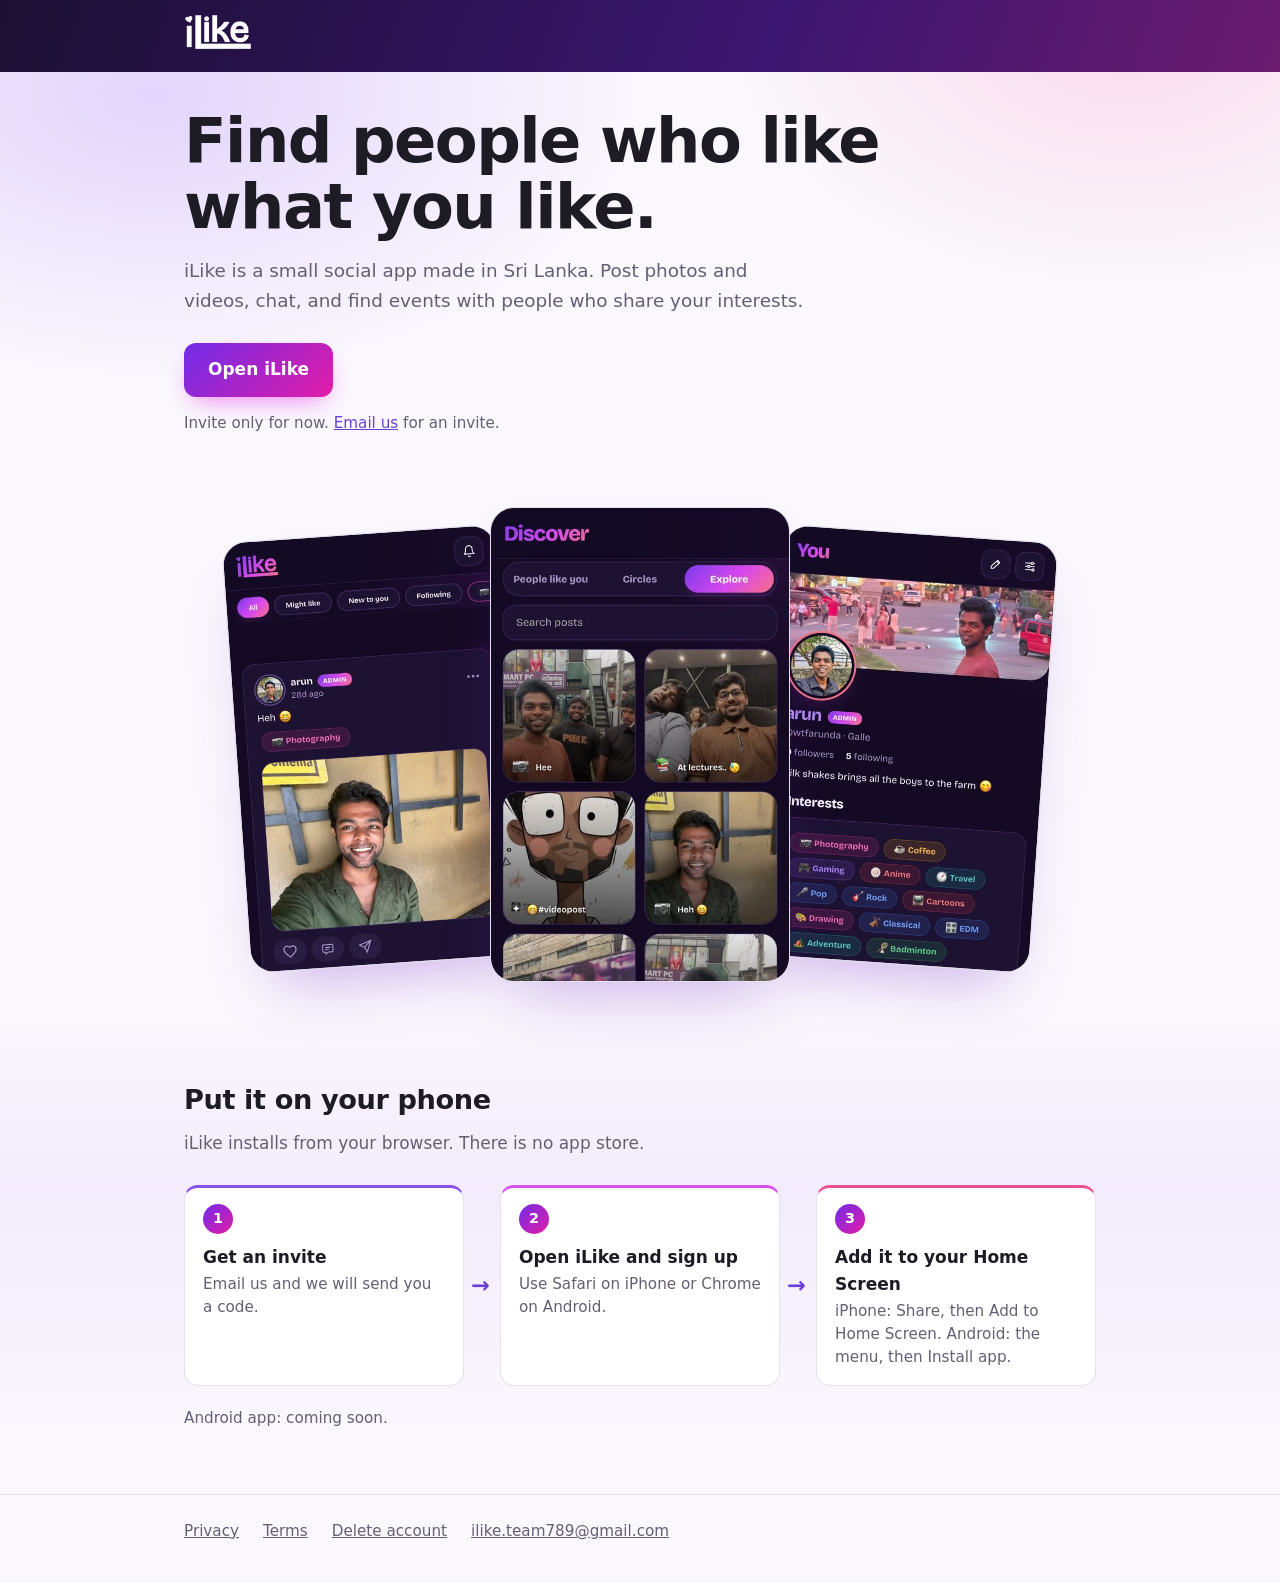
==== index.html @ e0c11444 "Add files via upload" ====
<!DOCTYPE html>
<html lang="en">
<head>
<meta charset="UTF-8">
<meta name="viewport" content="width=device-width, initial-scale=1">
<title>iLike: find people who like what you like</title>
<meta name="description" content="iLike is an invite-only social app for sharing posts, chatting and finding events.">
<link rel="icon" href="assets/favicon.svg" type="image/svg+xml">
<link rel="icon" href="assets/favicon-32.png" sizes="32x32" type="image/png">
<link rel="apple-touch-icon" href="assets/apple-touch-icon.png">
<link rel="stylesheet" href="style.css">
</head>
<body>
<header><div class="wrap"><a class="brand" href="./" aria-label="iLike home"><img class="logo" src="[data-uri]" width="68" height="36" alt="iLike"></a></div></header>
<main>
<div class="hero"><div class="wrap">
<h1>Find people who like what you like.</h1>
<p class="lead">iLike is a small social app made in Sri Lanka. Post photos and videos, chat, and find events with people who share your interests.</p>
<a class="btn" href="https://ilike.ilike-team789.workers.dev/" target="_blank" rel="noopener">Open iLike</a>
<p class="note">Invite only for now. <a href="mailto:ilike.team789@gmail.com?subject=iLike%20invite">Email us</a> for an invite.</p>
</div></div>
<div class="wrap shots">
<img src="assets/home.jpg" width="480" height="760" alt="iLike home feed with a photo post">
<img src="assets/discover.jpg" width="480" height="760" alt="iLike Discover screen with a grid of posts">
<img src="assets/you.jpg" width="480" height="760" alt="An iLike profile with interests">
</div>
<section><div class="wrap">
<h2>Put it on your phone</h2>
<p>iLike installs from your browser. There is no app store.</p>
<ol class="flow">
<li><b>Get an invite</b><span>Email us and we will send you a code.</span></li>
<li><b>Open iLike and sign up</b><span>Use Safari on iPhone or Chrome on Android.</span></li>
<li><b>Add it to your Home Screen</b><span>iPhone: Share, then Add to Home Screen. Android: the menu, then Install app.</span></li>
</ol>
<p class="note" id="apk">Android app: coming soon.</p>
</div></section>
</main>
<script>
fetch("downloads/ilike.apk",{method:"HEAD"}).then(function(r){
  if(!r.ok)return;
  document.getElementById("apk").innerHTML='<a class="btn" href="downloads/ilike.apk" download>Download for Android (APK)</a><br>Android may ask you to allow installs from your browser.';
}).catch(function(){});
</script>
<footer><div class="wrap">
<a href="privacy.html">Privacy</a><a href="terms.html">Terms</a><a href="delete-account.html">Delete account</a><a href="mailto:ilike.team789@gmail.com">ilike.team789@gmail.com</a>
</div></footer>
</body>
</html>
---- style.css ----
:root{color-scheme:light dark;--bg:#faf8fd;--card:#fff;--text:#1d1b24;--mute:#645f72;--line:#e5e0ee;--accent:#6a3fd6;--on:#fff;
--grad:linear-gradient(135deg,hsl(262 83% 58%),hsl(292 84% 61%) 55%,hsl(351 95% 71%));
--grad-btn:linear-gradient(135deg,hsl(262 80% 54%),hsl(318 78% 50%));
--g1:hsl(262 90% 62%/.20);--g2:hsl(335 95% 66%/.18);--shot:hsl(270 70% 45%/.35)}
@media(prefers-color-scheme:dark){:root{--bg:#120e19;--card:#1b1625;--text:#f1eef8;--mute:#a49fb4;--line:#2c2538;--accent:#b79cff;--on:#fff;
--g1:hsl(262 90% 60%/.30);--g2:hsl(335 90% 60%/.20);--shot:hsl(270 90% 55%/.40)}}
*{box-sizing:border-box}
body{margin:0;overflow-x:hidden;font:17px/1.6 system-ui,-apple-system,"Segoe UI",Roboto,sans-serif;background:var(--bg);color:var(--text)}
a{color:var(--accent)}
:focus-visible{outline:2px solid var(--accent);outline-offset:3px;border-radius:4px}
.wrap{max-width:960px;margin:0 auto;padding:0 24px}
header{padding:14px 0;background:linear-gradient(110deg,#1b1033,#3b1670 60%,#6a1b6e)}
.brand{display:inline-block}
.logo{display:block;height:36px;width:auto}
.hero{position:relative;padding:36px 0 24px}
.hero::before{content:"";position:absolute;z-index:-1;left:0;right:0;top:-100px;height:680px;
 background:radial-gradient(55% 60% at 12% 18%,var(--g1),transparent 70%),radial-gradient(45% 55% at 88% 8%,var(--g2),transparent 70%)}
h1{font-size:clamp(2.3rem,6.4vw,3.9rem);line-height:1.06;letter-spacing:-.025em;font-weight:800;margin:0 0 16px;max-width:12em}
.lead{font-size:1.15rem;color:var(--mute);max-width:34em;margin:0 0 28px}
.btn{display:inline-block;background:var(--grad-btn);color:#fff;padding:13px 24px;border-radius:12px;font-weight:700;text-decoration:none;box-shadow:0 10px 26px -10px hsl(300 80% 50%/.65);transition:transform .15s,box-shadow .15s}
.btn:hover{transform:translateY(-2px);box-shadow:0 14px 30px -10px hsl(300 80% 50%/.7)}
.note{margin:14px 0 0;color:var(--mute);font-size:.95rem}
.shots{display:flex;justify-content:center;align-items:flex-start;padding:48px 24px 8px}
.shots img{display:block;width:30%;max-width:280px;height:auto;border-radius:24px;border:1px solid var(--line);background:var(--card);box-shadow:0 34px 60px -26px var(--shot)}
.shots img:nth-child(1){transform:rotate(-4deg) translateY(26px);margin-right:-2%}
.shots img:nth-child(2){position:relative;z-index:1;width:33%;max-width:310px}
.shots img:nth-child(3){transform:rotate(4deg) translateY(26px);margin-left:-2%}
section{padding:64px 0 16px;margin-top:24px;background:linear-gradient(180deg,transparent,hsl(270 80% 60%/.07) 40%,transparent)}
h2{font-size:1.7rem;letter-spacing:-.015em;margin:0 0 8px}
section>.wrap>p{color:var(--mute);max-width:36em;margin:0}
.flow{list-style:none;counter-reset:s;display:grid;grid-template-columns:repeat(3,1fr);gap:36px;padding:0;margin:28px 0 20px}
.flow li{--h:262;counter-increment:s;position:relative;background:var(--card);border:1px solid var(--line);border-top:3px solid hsl(var(--h) 80% 62%);border-radius:14px;padding:16px 18px}
.flow li:nth-child(2){--h:292}.flow li:nth-child(3){--h:335}
.flow li::before{content:counter(s);display:grid;place-items:center;width:30px;height:30px;border-radius:50%;background:var(--grad-btn);color:#fff;font-weight:700;font-size:.9rem;margin-bottom:10px}
.flow li:not(:last-child)::after{content:"\2192";position:absolute;right:-27px;top:50%;transform:translateY(-50%);color:var(--accent);font-size:1.4rem;font-weight:700}
.flow b{display:block;margin-bottom:2px}
.flow span{color:var(--mute);font-size:.95rem;line-height:1.5;display:block}
footer{margin-top:48px;border-top:1px solid var(--line);padding:24px 0 40px;color:var(--mute);font-size:.95rem}
footer .wrap{display:flex;flex-wrap:wrap;gap:8px 24px}
footer a{color:inherit}
.page{padding:16px 0 8px}
.page h1{font-size:clamp(1.9rem,5vw,2.6rem);margin-bottom:6px}
.sub{color:var(--mute);margin:0 0 28px}
.prose{max-width:42rem}
.prose h2{font-size:1.15rem;margin:2em 0 .4em}
.prose p,.prose ul,.prose ol{margin:.6em 0}
.prose li{margin:.25em 0}
@media(max-width:640px){
 .shots{display:grid;justify-content:start;align-items:start;grid-auto-flow:column;grid-auto-columns:64%;gap:16px;overflow-x:auto;padding:32px 24px 64px}
 .shots img,.shots img:nth-child(n){width:100%;max-width:none;transform:none;margin:0;box-shadow:0 18px 30px -18px var(--shot)}
 .flow{grid-template-columns:1fr;gap:34px}
 .flow li:not(:last-child)::after{content:"\2193";right:auto;left:auto;top:auto;bottom:-33px;right:22px;transform:none}
}
@media(prefers-reduced-motion:reduce){.btn{transition:none}.btn:hover{transform:none}}
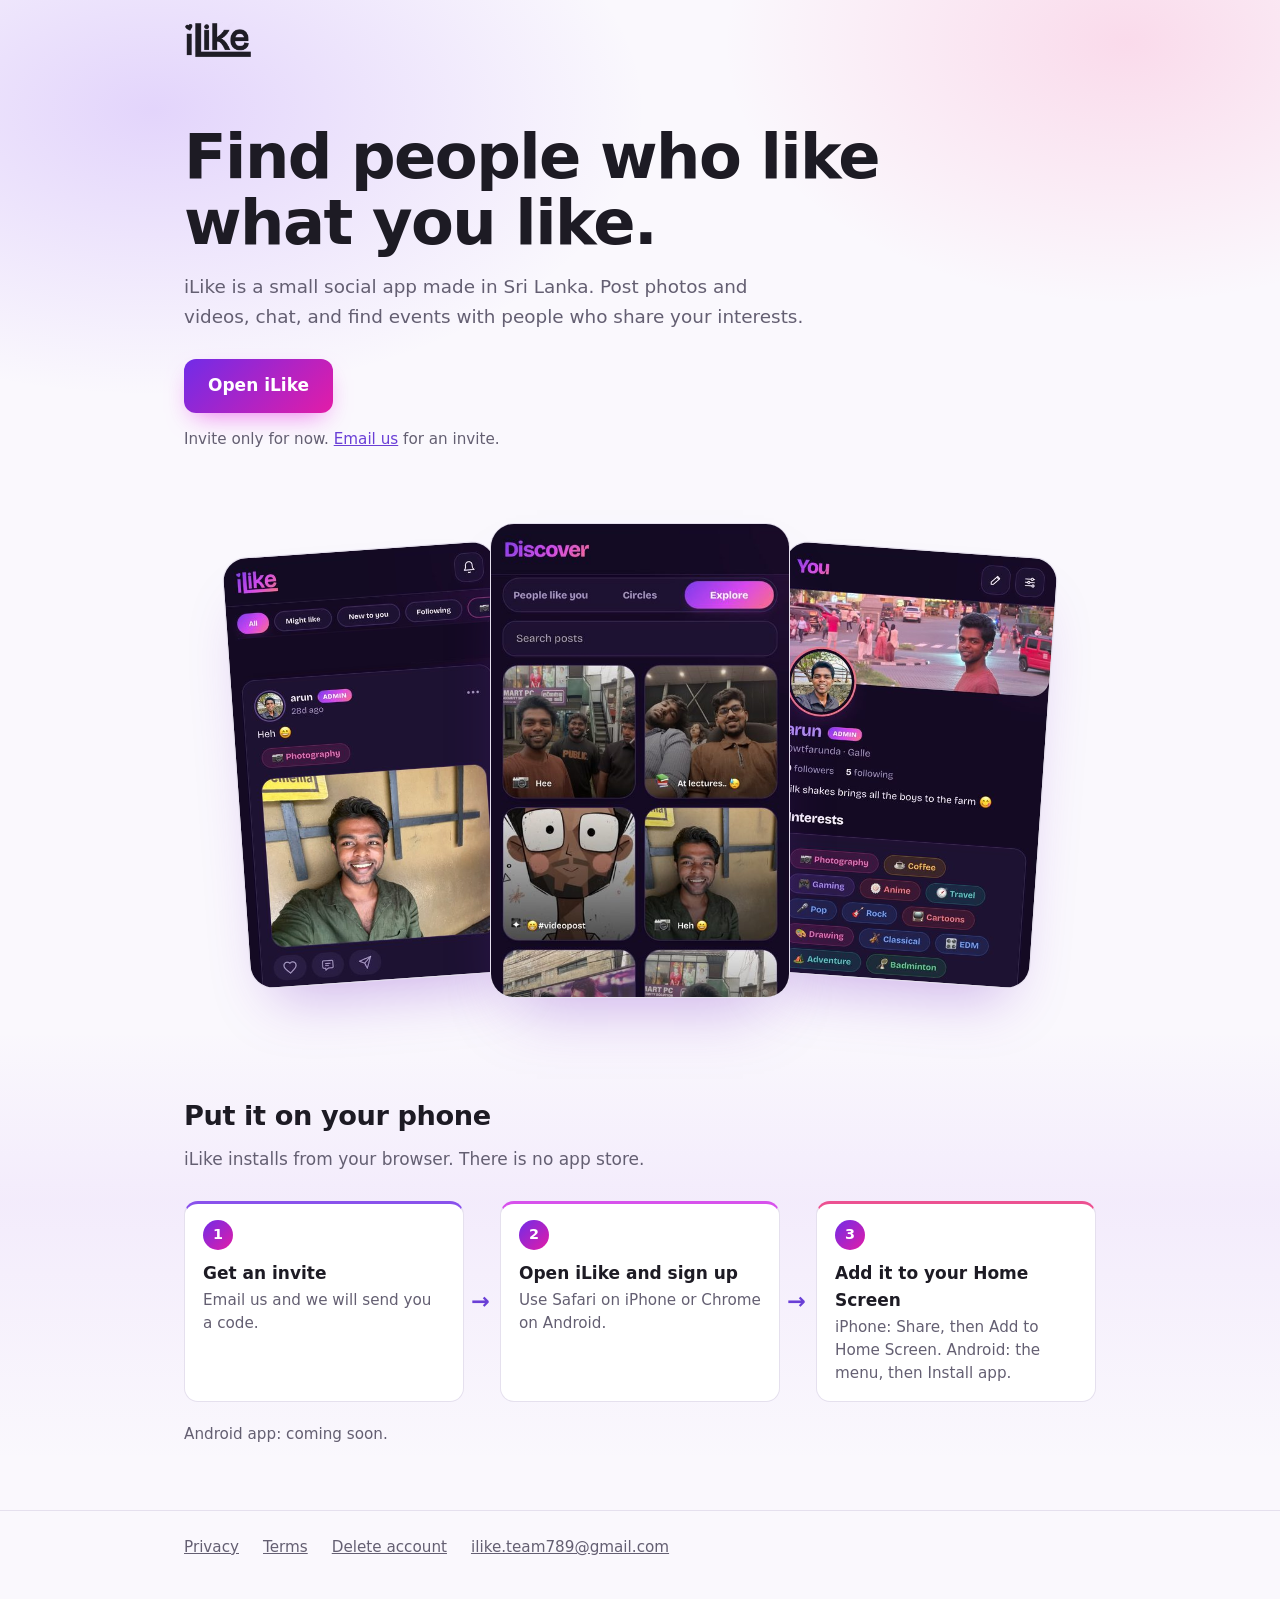
==== commit e2bc01ef: "Add files via upload" ====
--- a/index.html
+++ b/index.html
@@ -11,7 +11,7 @@
 <link rel="stylesheet" href="style.css">
 </head>
 <body>
-<header><div class="wrap"><a class="brand" href="./" aria-label="iLike home"><img class="logo" src="[data-uri]" width="68" height="36" alt="iLike"></a></div></header>
+<header><div class="wrap"><a class="brand" href="./" aria-label="iLike home"><img class="logo logo-d" src="[data-uri]" width="68" height="36" alt="iLike"><img class="logo logo-w" src="[data-uri]" width="68" height="36" alt="iLike"></a></div></header>
 <main>
 <div class="hero"><div class="wrap">
 <h1>Find people who like what you like.</h1>
--- a/style.css
+++ b/style.css
@@ -10,9 +10,11 @@
 a{color:var(--accent)}
 :focus-visible{outline:2px solid var(--accent);outline-offset:3px;border-radius:4px}
 .wrap{max-width:960px;margin:0 auto;padding:0 24px}
-header{padding:14px 0;background:linear-gradient(110deg,#1b1033,#3b1670 60%,#6a1b6e)}
+header{padding:22px 0}
 .brand{display:inline-block}
 .logo{display:block;height:36px;width:auto}
+.logo-w{display:none}
+@media(prefers-color-scheme:dark){.logo-d{display:none}.logo-w{display:block}}
 .hero{position:relative;padding:36px 0 24px}
 .hero::before{content:"";position:absolute;z-index:-1;left:0;right:0;top:-100px;height:680px;
  background:radial-gradient(55% 60% at 12% 18%,var(--g1),transparent 70%),radial-gradient(45% 55% at 88% 8%,var(--g2),transparent 70%)}
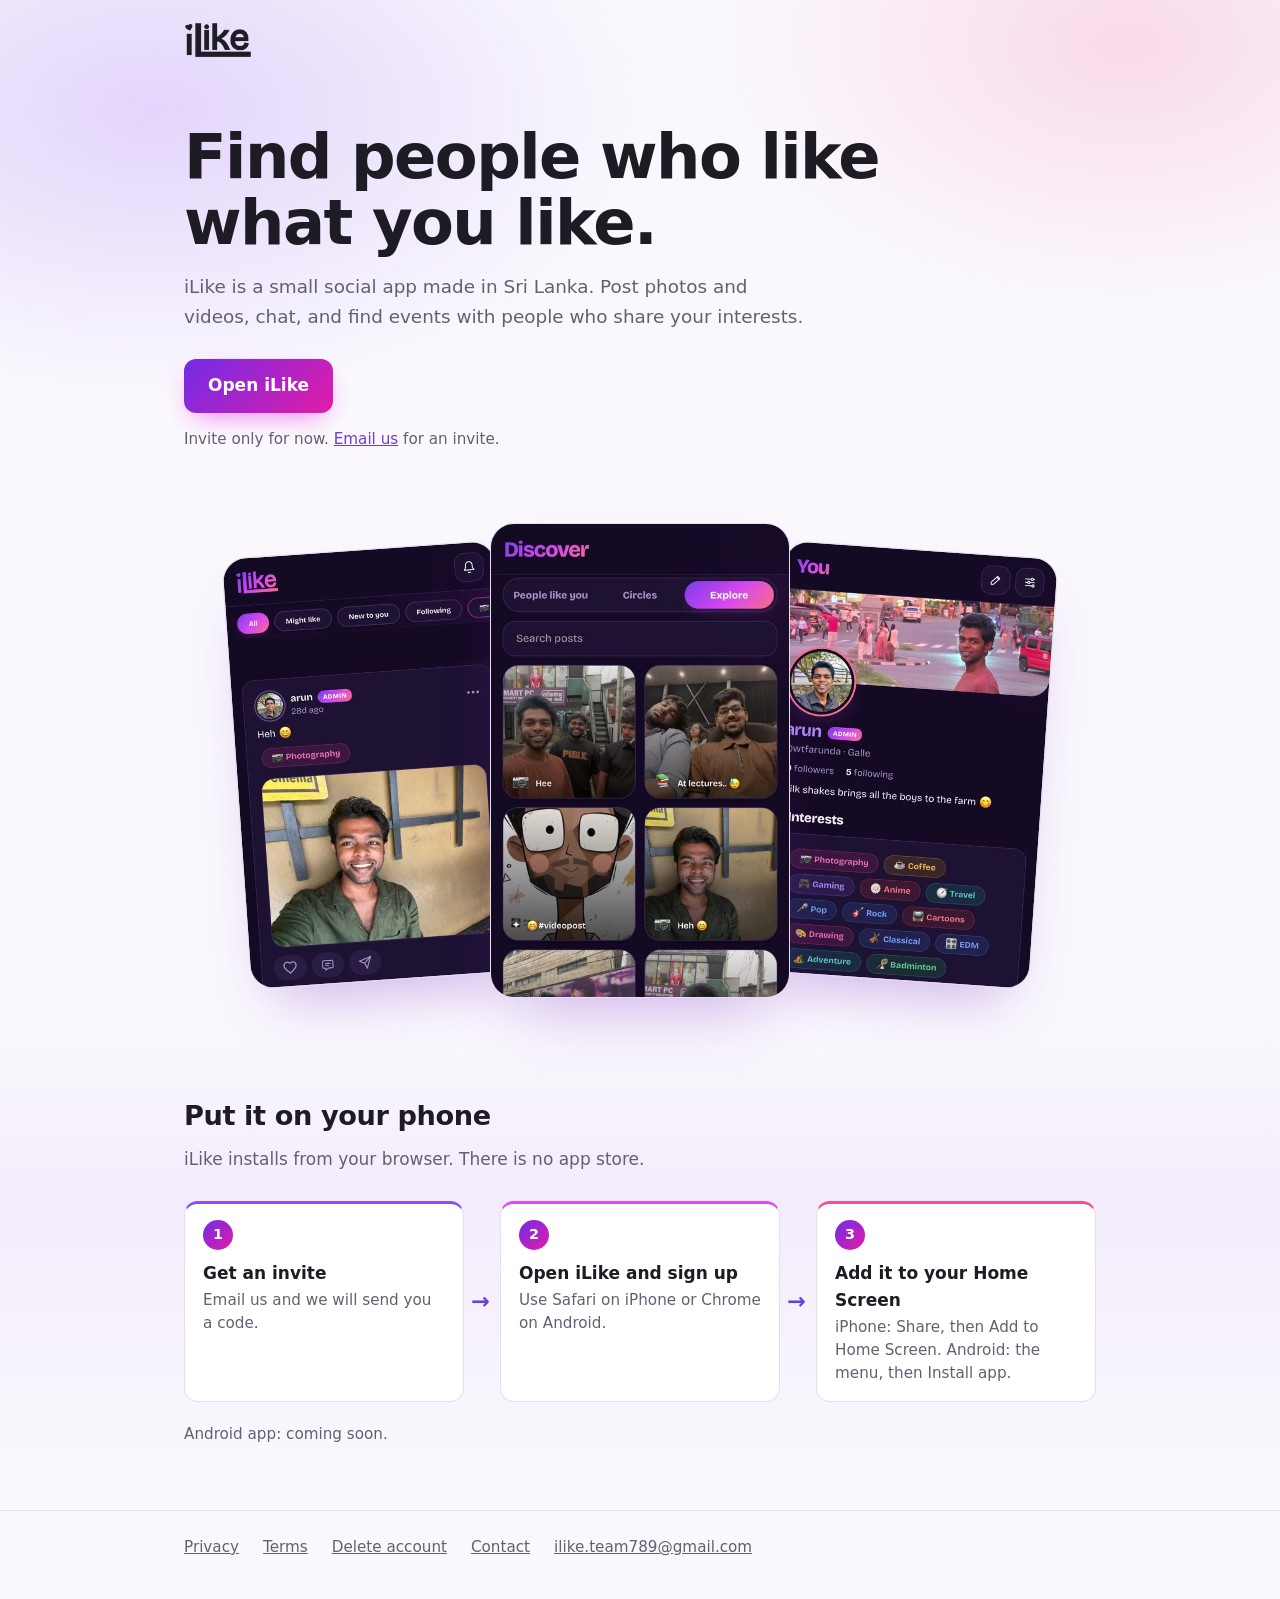
==== commit 2690a629: "Add files via upload" ====
--- a/index.html
+++ b/index.html
@@ -11,7 +11,7 @@
 <link rel="stylesheet" href="style.css">
 </head>
 <body>
-<header><div class="wrap"><a class="brand" href="./" aria-label="iLike home"><img class="logo logo-d" src="[data-uri]" width="68" height="36" alt="iLike"><img class="logo logo-w" src="[data-uri]" width="68" height="36" alt="iLike"></a></div></header>
+<header><div class="wrap"><a class="brand" href="./" aria-label="iLike home"><img class="logo logo-d" src="assets/logo-d.png" width="68" height="36" alt="iLike"><img class="logo logo-w" src="assets/logo-w.png" width="68" height="36" alt="iLike"></a></div></header>
 <main>
 <div class="hero"><div class="wrap">
 <h1>Find people who like what you like.</h1>
@@ -42,7 +42,7 @@
 }).catch(function(){});
 </script>
 <footer><div class="wrap">
-<a href="privacy.html">Privacy</a><a href="terms.html">Terms</a><a href="delete-account.html">Delete account</a><a href="mailto:ilike.team789@gmail.com">ilike.team789@gmail.com</a>
+<a href="privacy.html">Privacy</a><a href="terms.html">Terms</a><a href="delete-account.html">Delete account</a><a href="contact.html">Contact</a><a href="mailto:ilike.team789@gmail.com">ilike.team789@gmail.com</a>
 </div></footer>
 </body>
 </html>
--- a/style.css
+++ b/style.css
@@ -1,9 +1,8 @@
 
-:root{color-scheme:light dark;--bg:#faf8fd;--card:#fff;--text:#1d1b24;--mute:#645f72;--line:#e5e0ee;--accent:#6a3fd6;--on:#fff;
---grad:linear-gradient(135deg,hsl(262 83% 58%),hsl(292 84% 61%) 55%,hsl(351 95% 71%));
+:root{color-scheme:light dark;--bg:#faf8fd;--card:#fff;--text:#1d1b24;--mute:#645f72;--line:#e5e0ee;--accent:#6a3fd6;
 --grad-btn:linear-gradient(135deg,hsl(262 80% 54%),hsl(318 78% 50%));
 --g1:hsl(262 90% 62%/.20);--g2:hsl(335 95% 66%/.18);--shot:hsl(270 70% 45%/.35)}
-@media(prefers-color-scheme:dark){:root{--bg:#120e19;--card:#1b1625;--text:#f1eef8;--mute:#a49fb4;--line:#2c2538;--accent:#b79cff;--on:#fff;
+@media(prefers-color-scheme:dark){:root{--bg:#120e19;--card:#1b1625;--text:#f1eef8;--mute:#a49fb4;--line:#2c2538;--accent:#b79cff;
 --g1:hsl(262 90% 60%/.30);--g2:hsl(335 90% 60%/.20);--shot:hsl(270 90% 55%/.40)}}
 *{box-sizing:border-box}
 body{margin:0;overflow-x:hidden;font:17px/1.6 system-ui,-apple-system,"Segoe UI",Roboto,sans-serif;background:var(--bg);color:var(--text)}
@@ -52,6 +51,6 @@
  .shots{display:grid;justify-content:start;align-items:start;grid-auto-flow:column;grid-auto-columns:64%;gap:16px;overflow-x:auto;padding:32px 24px 64px}
  .shots img,.shots img:nth-child(n){width:100%;max-width:none;transform:none;margin:0;box-shadow:0 18px 30px -18px var(--shot)}
  .flow{grid-template-columns:1fr;gap:34px}
- .flow li:not(:last-child)::after{content:"\2193";right:auto;left:auto;top:auto;bottom:-33px;right:22px;transform:none}
+ .flow li:not(:last-child)::after{content:"\2193";top:auto;bottom:-33px;right:22px;transform:none}
 }
 @media(prefers-reduced-motion:reduce){.btn{transition:none}.btn:hover{transform:none}}
